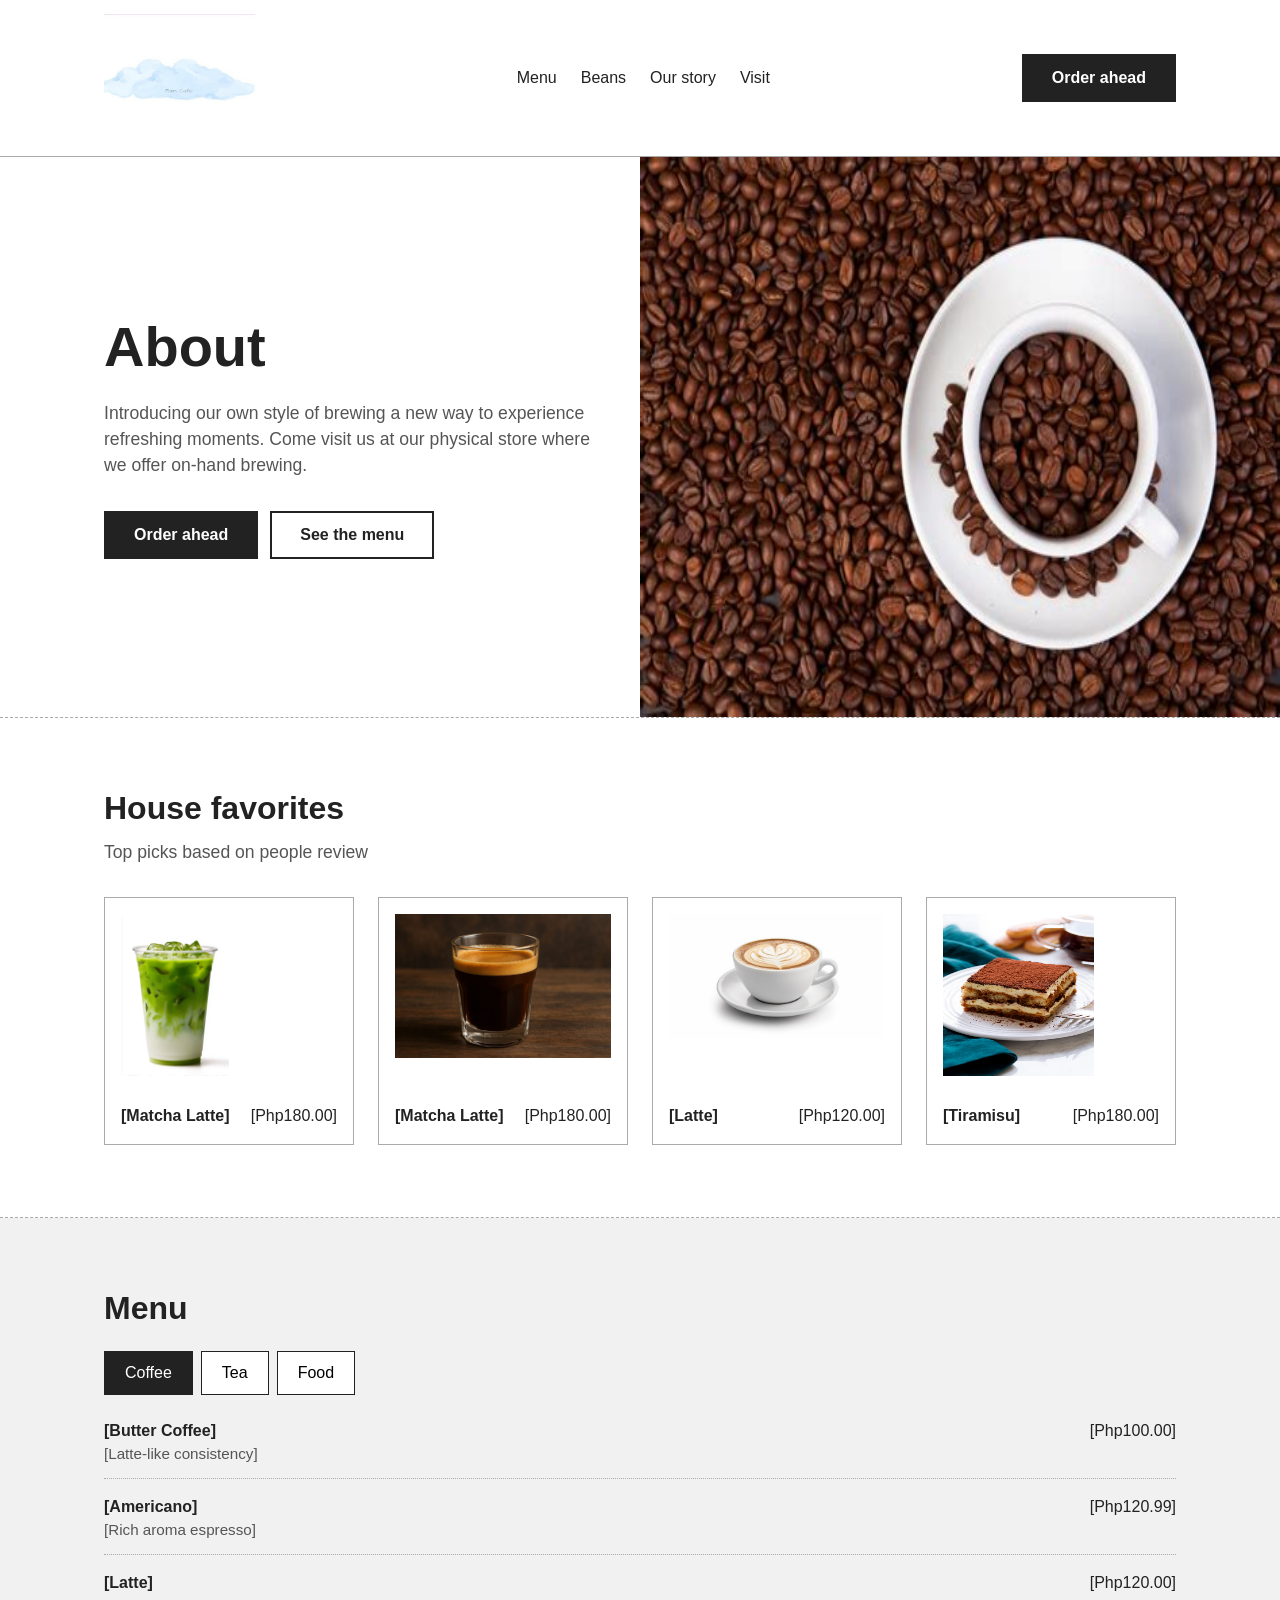
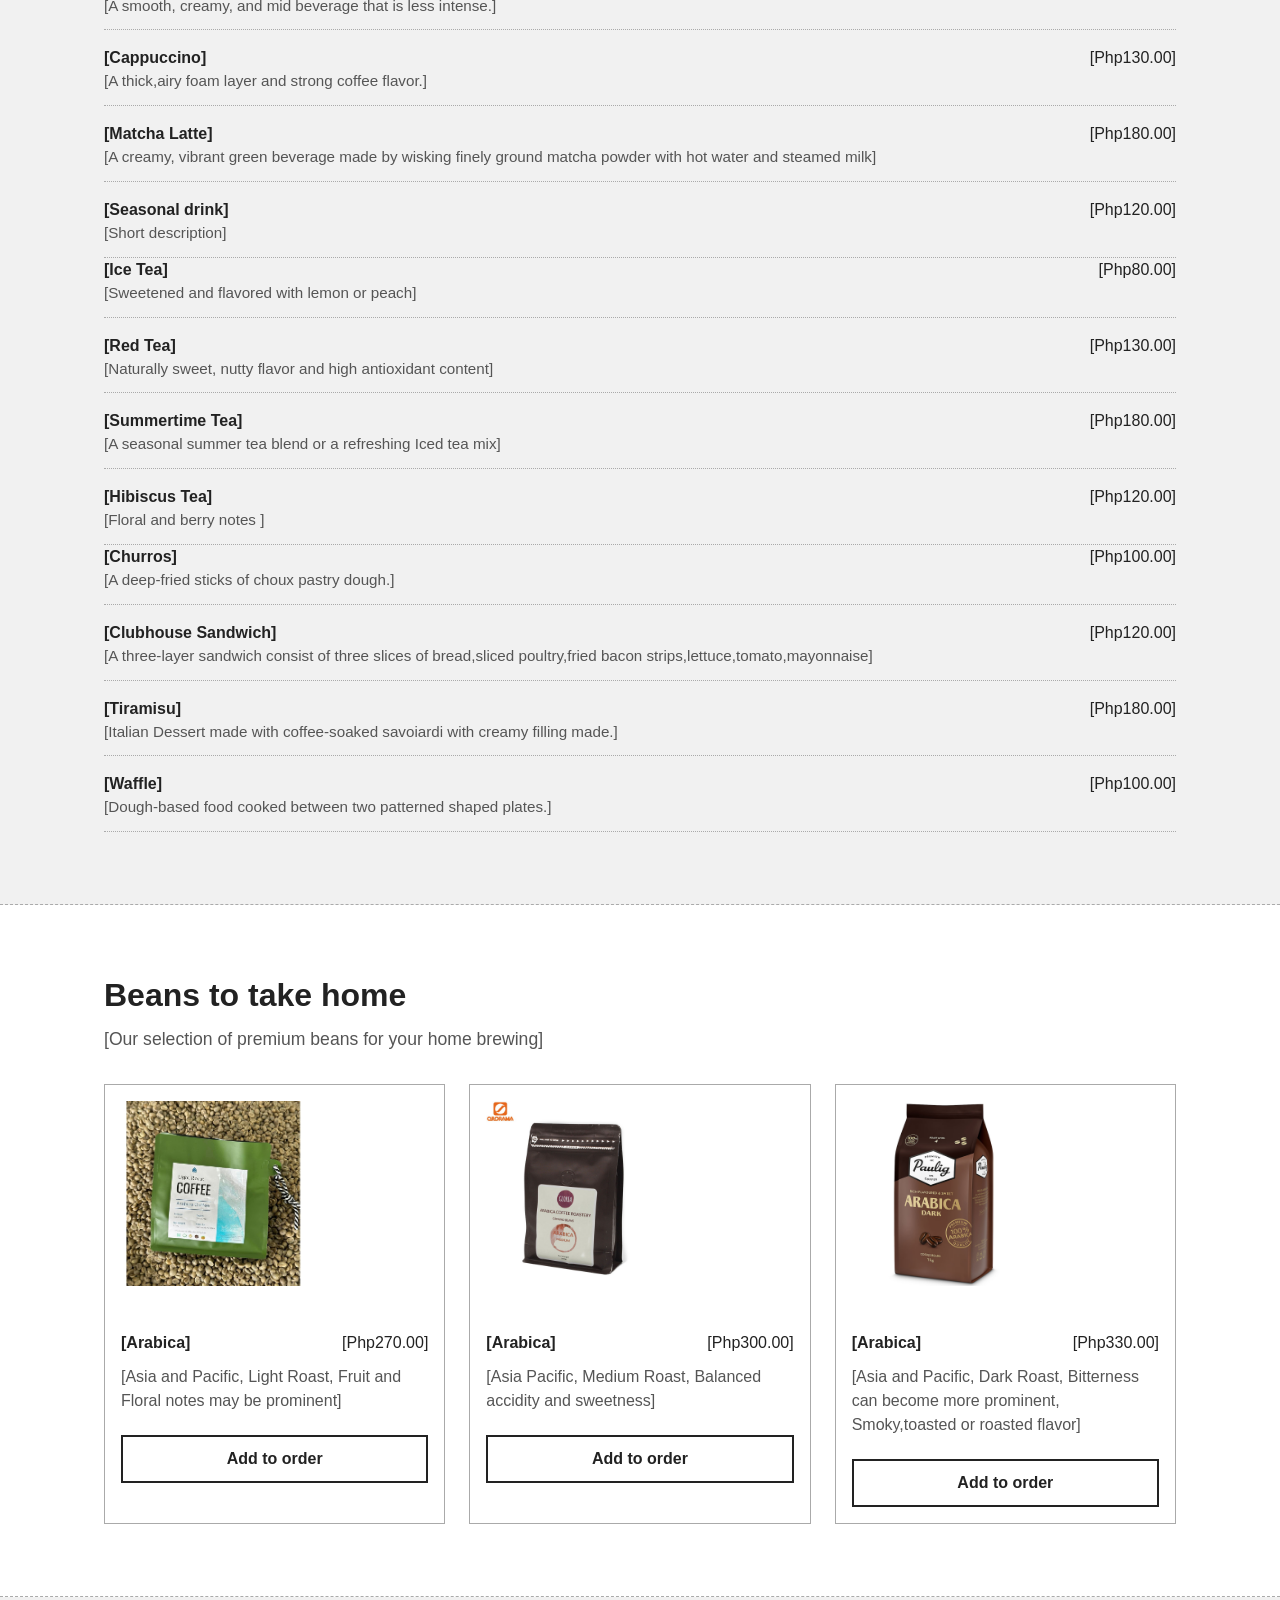
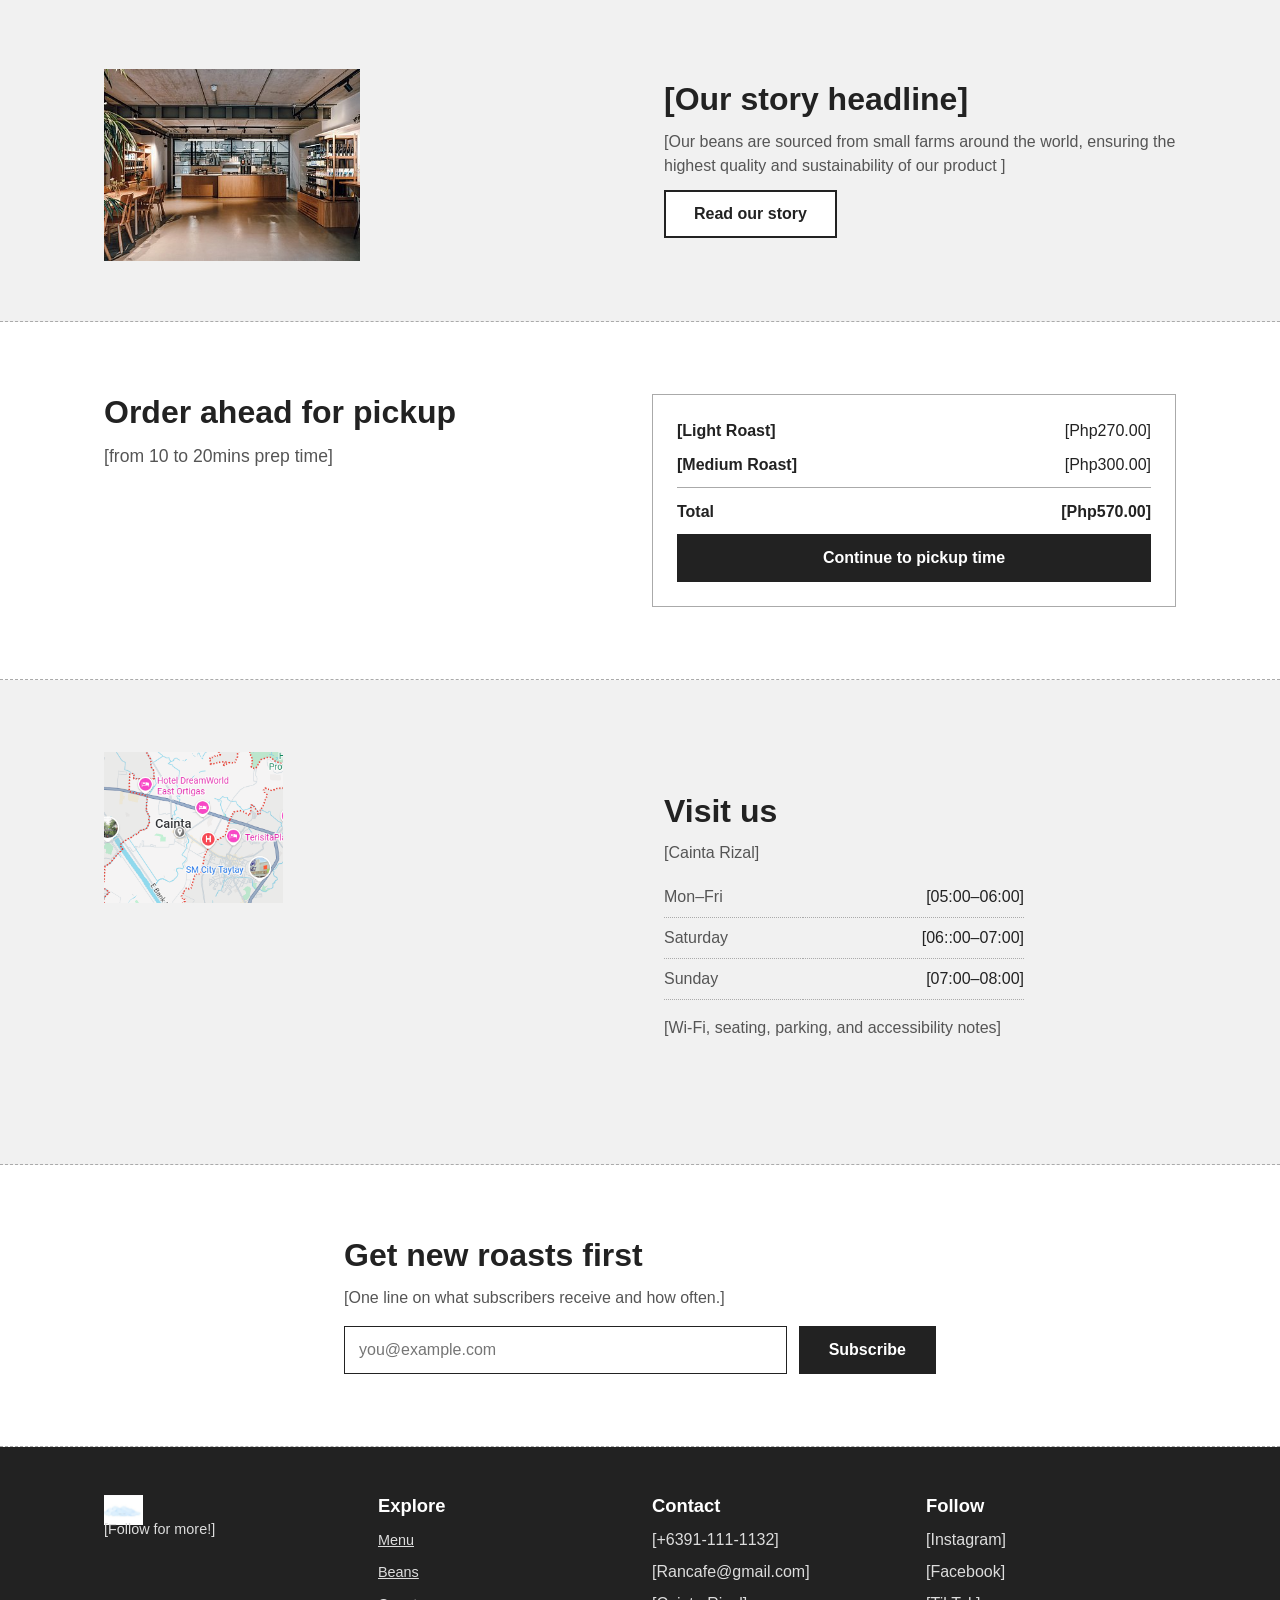
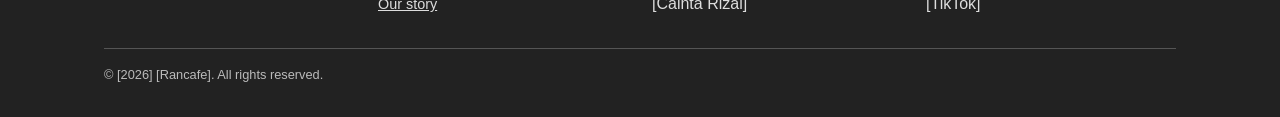
==== Checking3_Jovero/index.html @ dbc036e3 "Add files via upload" ====
<!DOCTYPE html>
<html lang="en">
<head>
<meta charset="UTF-8">
<meta name="viewport" content="width=device-width, initial-scale=1">
<title>RanCafe</title>
<style>
  /* ---------- Base ---------- */
  *, *::before, *::after { box-sizing: border-box; }
  :root {
    --ink: #222;
    --muted: #555;
    --line: #aaa;
    --soft: #f1f1f1;
    --block: #dcdcdc;
    --max: 1120px;
  }
  body {
    margin: 0;
    font-family: Arial, Helvetica, sans-serif;
    color: var(--ink);
    background: #fff;
    line-height: 1.5;
  }
  a { color: inherit; }
  a:focus-visible, button:focus-visible, input:focus-visible {
    outline: 3px solid #000;
    outline-offset: 2px;
  }
  .wrap { max-width: var(--max); margin: 0 auto; padding: 0 24px; }
  section { padding: 72px 0; border-bottom: 1px dashed var(--line); }
  h1, h2, h3 { margin: 0 0 12px; line-height: 1.15; }
  h1 { font-size: clamp(2.2rem, 5vw, 3.5rem); }
  h2 { font-size: 2rem; }
  h3 { font-size: 1.15rem; }
  p { margin: 0 0 12px; color: var(--muted); }
  .lead { font-size: 1.1rem; max-width: 52ch; }

  /* ---------- wireframe parts ---------- */


  }
  .ph span { background: var(--block); padding: 2px 10px; }
  .btn {
    display: inline-flex; align-items: center; justify-content: center;
    min-height: 48px; padding: 0 28px;
    border: 2px solid var(--ink);
    background: var(--ink); color: #fff;
    font: inherit; font-weight: 700; text-decoration: none; cursor: pointer;
  }
  .btn.ghost { background: #fff; color: var(--ink); }
  .grid { display: grid; gap: 24px; }
  .cols-4 { grid-template-columns: repeat(auto-fit, minmax(220px, 1fr)); }
  .cols-3 { grid-template-columns: repeat(auto-fit, minmax(260px, 1fr)); }
  .cols-2 { grid-template-columns: repeat(auto-fit, minmax(300px, 1fr)); gap: 48px; align-items: center; }
  .card { border: 1px solid var(--line); padding: 16px; display: flex; flex-direction: column; gap: 10px; }
  .row { display: flex; justify-content: space-between; gap: 12px; }
  .row strong { color: var(--ink); }
  .bar { height: 10px; background: #d2d2d2; border-radius: 2px; }

  /* ---------- Header ---------- */
  header { border-bottom: 1px solid var(--line); padding: 14px 0; position: sticky; top: 0; background: #fff; z-index: 5; }
  .nav { display: flex; flex-wrap: wrap; align-items: center; justify-content: space-between; gap: 16px; }
  .logo { width: 15%; height: 10%; }
  nav ul { display: flex; flex-wrap: wrap; gap: 24px; list-style: none; margin: 0; padding: 0; }
  nav a { text-decoration: none; padding: 12px 0; display: inline-block; }
  nav a:hover { text-decoration: underline; }

  /* ---------- Hero ---------- */
  .hero { padding: 0; }
  .hero-grid { display: grid; grid-template-columns: repeat(auto-fit, minmax(320px, 1fr)); min-height: 560px; }
  .hero-copy { padding: 72px 24px; display: flex; flex-direction: column; justify-content: center; align-items: flex-start; gap: 8px; max-width: 560px; margin-left: auto; width: 100%; }
  .hero-copy .actions { display: flex; flex-wrap: wrap; gap: 12px; margin-top: 12px; }
  .hero .ph { border-width: 0 0 0 0px; min-height: 100%; }

  /* ---------- Menu ---------- */
  .tabs { display: flex; flex-wrap: wrap; gap: 8px; margin: 24px 0; }
  .tabs button { min-height: 44px; padding: 0 20px; border: 1px solid var(--ink); background: #fff; font: inherit; cursor: pointer; }
  .tabs button[aria-selected="true"] { background: var(--ink); color: #fff; }
  .menu-list { display: grid; grid-template-columns: repeat(auto-fit, minmax(100%, 1fr)); gap: 16px 48px; }
  .menu-item { border-bottom: 1px dotted var(--line); padding-bottom: 12px; }
  .menu-item p { margin: 0; font-size: .95rem; }

  /* ---------- Info / hours ---------- */
  .alt { background: var(--soft); }
  table { border-collapse: collapse; width: 100%; max-width: 360px; }
  td { padding: 8px 0; border-bottom: 1px dotted var(--line); color: var(--muted); }
  td:last-child { text-align: right; color: var(--ink); }

  /* ---------- Newsletter ---------- */
  form.news { display: flex; flex-wrap: wrap; gap: 12px; margin-top: 16px; }
  form.news label { position: absolute; left: -9999px; }
  form.news input { flex: 1 1 260px; min-height: 48px; padding: 0 14px; border: 1px solid var(--ink); font: inherit; }

  /* ---------- Footer ---------- */
  footer { background: var(--ink); color: #ddd; padding: 48px 0 32px; }
  footer p, footer a { color: #ddd; font-size: .9rem; }
  footer ul { list-style: none; margin: 0; padding: 0; display: grid; gap: 8px; }
  .legal { margin-top: 32px; padding-top: 16px; border-top: 1px solid #555; font-size: .8rem; color: #bbb; }
</style>
</head>
<body>

<!-- ============ HEADER ============ -->
<header>
  <div class="wrap nav">
    <div class="ph logo"><img src="assests/images/JohnAct1.jpg" height="30%" width="100%" border-radius="360%"></div>
    <nav aria-label="Main">
      <ul>
        <li><a href="#menu">Menu</a></li>
        <li><a href="#beans">Beans</a></li>
        <li><a href="#story">Our story</a></li>
        <li><a href="#visit">Visit</a></li>
      </ul>
    </nav>
    <a class="btn" href="#order">Order ahead</a>
  </div>
</header>

<main>

  <!-- ============ HERO ============ -->
  <section class="hero">
    <div class="hero-grid">
      <div class="hero-copy">
        <h1>About</h1>
        <p class="lead">Introducing our own style of brewing a new way to experience refreshing moments. Come visit us at our physical store where we offer on-hand brewing.</p>
        <div class="actions">
          <a class="btn" href="#order">Order ahead</a>
          <a class="btn ghost" href="#menu">See the menu</a>
        </div>
      </div>
      <div class="ph"><img src="assests/images/Coffee.jpg" width="100%" height="100%"></div>
    </div>
  </section>

  <!-- ============ FAVORITES ============ -->
  <section id="favorites">
    <div class="wrap">
      <h2>House favorites</h2>
      <p class="lead">Top picks based on people review</p>
      <div class="grid cols-4" style="margin-top:32px">
        <article class="card">
          <div class="ph" style="height:180px"><img src="assests/images/Matcha.jpg" width="50%" ></div>
          <div class="row"><strong>[Matcha Latte]</strong><span>[Php180.00]</span></div>
          
        </article>
        <article class="card">
          <div class="ph" style="height:180px"><span><img src="assests/images/Espresso.jpg" width="100%""></span></div>
          <div class="row"><strong>[Matcha Latte]</strong><span>[Php180.00]</span></div>
          
        </article>
        <article class="card">
          <div class="ph" style="height:180px"><span><img src="assests/images/latte1.jpg" width="100%"></span></div>
          <div class="row"><strong>[Latte]</strong><span>[Php120.00]</span></div>
         
        </article>
        <article class="card">
          <div class="ph" style="height:180px"><span><img src="assests/images/tiramisu.jpg" width="70%" height="90%"></span></div>
          <div class="row"><strong>[Tiramisu]</strong><span>[Php180.00]</span></div>
        
        </article>
      </div>
    </div>
  </section>

  <!-- ============ FULL MENU ============ -->
  <section id="menu" class="alt">
    <div class="wrap">
      <h2>Menu</h2>
      <div class="tabs" role="tablist" aria-label="Menu categories">
        <button role="tab" aria-selected="true" data-tab="coffee">Coffee</button>
        <button role="tab" aria-selected="false" data-tab="tea">Tea</button>
        <button role="tab" aria-selected="false" data-tab="food">Food</button>
      </div>

      <div class="menu-list" id="tab-coffee">
        <div class="menu-item"><div class="row"><strong>[Butter Coffee]</strong><span>[Php100.00]</span></div><p>[Latte-like consistency]</p></div>
        <div class="menu-item"><div class="row"><strong>[Americano]</strong><span>[Php120.99]</span></div><p>[Rich aroma espresso]</p></div>
        <div class="menu-item"><div class="row"><strong>[Latte]</strong><span>[Php120.00]</span></div><p>[A smooth, creamy, and mid beverage that is less intense.]</p></div>
        <div class="menu-item"><div class="row"><strong>[Cappuccino]</strong><span>[Php130.00]</span></div><p>[A thick,airy foam layer and strong coffee flavor.]</p></div>
        <div class="menu-item"><div class="row"><strong>[Matcha Latte]</strong><span>[Php180.00]</span></div><p>[A creamy, vibrant green beverage made by wisking finely ground matcha powder with hot water and steamed milk]</p></div>
        <div class="menu-item"><div class="row"><strong>[Seasonal drink]</strong><span>[Php120.00]</span></div><p>[Short description]</p></div>
      </div>
      <div class="menu-list" id="tab-tea" hidden>
        <div class="menu-item"><div class="row"><strong>[Ice Tea]</strong><span>[Php80.00]</span></div><p>[Sweetened and flavored with lemon or peach]</p></div>
        <div class="menu-item"><div class="row"><strong>[Red Tea]</strong><span>[Php130.00]</span></div><p>[Naturally sweet, nutty flavor and high antioxidant content]</p></div>
        <div class="menu-item"><div class="row"><strong>[Summertime Tea]</strong><span>[Php180.00]</span></div><p>[A seasonal summer tea blend or a refreshing Iced tea mix]</p></div>
        <div class="menu-item"><div class="row"><strong>[Hibiscus Tea]</strong><span>[Php120.00]</span></div><p>[Floral and berry notes ]</p></div>
      </div>
      <div class="menu-list" id="tab-food" hidden>
        <div class="menu-item"><div class="row"><strong>[Churros]</strong><span>[Php100.00]</span></div><p>[A deep-fried sticks of choux pastry dough.]</p></div>
        <div class="menu-item"><div class="row"><strong>[Clubhouse Sandwich]</strong><span>[Php120.00]</span></div><p>[A three-layer sandwich consist of three slices of bread,sliced poultry,fried bacon strips,lettuce,tomato,mayonnaise]</p></div>
        <div class="menu-item"><div class="row"><strong>[Tiramisu]</strong><span>[Php180.00]</span></div><p>[Italian Dessert made with coffee-soaked savoiardi with creamy filling made.]</p></div>
        <div class="menu-item"><div class="row"><strong>[Waffle]</strong><span>[Php100.00]</span></div><p>[Dough-based food cooked between two patterned shaped plates.]</p></div>
      </div>
    </div>
  </section>

  <!-- ============ BEANS / SHOP ============ -->
  <section id="beans">
    <div class="wrap">
      <h2>Beans to take home</h2>
      <p class="lead">[Our selection of premium beans for your home brewing]</p>
      <div class="grid cols-3" style="margin-top:32px">
        <article class="card">
          <div class="ph" style="height:220px"><span><img src="assests/images/Light.jpg" width="60%"></span></div>
          <div class="row"><strong>[Arabica]</strong><span>[Php270.00]</span></div>
          <p>[Asia and Pacific, Light Roast, Fruit and Floral notes may be prominent]</p>
          <a class="btn ghost" href="#order">Add to order</a>
        </article>
        <article class="card">
          <div class="ph" style="height:220px"><span><img src="assests/images/medium.jpg" width="60%"></span></div>
          <div class="row"><strong>[Arabica]</strong><span>[Php300.00]</span></div>
          <p>[Asia Pacific, Medium Roast, Balanced accidity and sweetness]</p>
          <a class="btn ghost" href="#order">Add to order</a>
        </article>
        <article class="card">
          <div class="ph" style="height:220px"><img src="assests/images/dark.png" width="60%"></span></div>
          <div class="row"><strong>[Arabica]</strong><span>[Php330.00]</span></div>
          <p>[Asia and Pacific, Dark Roast, Bitterness can become more prominent, Smoky,toasted or roasted flavor]</p>
          <a class="btn ghost" href="#order">Add to order</a>
        </article>
      </div>
    </div>
  </section>

  <!-- ============ STORY ============ -->
  <section id="story" class="alt">
    <div class="wrap grid cols-2">
      <div class="ph" style="height:180px"><span><img src="assests/images/roastery.jpg" width="50%"></span></div>
      <div>
        <h2>[Our story headline]</h2>
        <p>[Our beans are sourced from small farms around the world, ensuring the highest quality and sustainability of our product ]</p>
      
        <a class="btn ghost" href="#story">Read our story</a>
      </div>
    </div>
  </section>

  <!-- ============ ORDER AHEAD ============ -->
  <section id="order">
    <div class="wrap grid cols-3">
      <div>
        <h2>Order ahead for pickup</h2>
        <p class="lead">[from 10 to 20mins prep time]</p>
      </div>
      <div class="card" style="padding:24px">
        <div class="row"><strong>[Light Roast]</strong><span>[Php270.00]</span></div>
        <div class="row"><strong>[Medium Roast]</strong><span>[Php300.00]</span></div>
        <div class="row" style="border-top:1px solid var(--line);padding-top:12px"><strong>Total</strong><strong>[Php570.00]</strong></div>
        <a class="btn" href="#order">Continue to pickup time</a>
      </div>
    </div>
  </section>

  <!-- ============ VISIT ============ -->
  <section id="visit" class="alt">
    <div class="wrap grid cols-2">
      <div class="ph" style="height:340px"><span><img src="assests/images/map.png" width="35%"></span></div>
      <div>
        <h2>Visit us</h2>
        <p>[Cainta Rizal]</p>
        <table>
          <tr><td>Mon–Fri</td><td>[05:00–06:00]</td></tr>
          <tr><td>Saturday</td><td>[06::00–07:00]</td></tr>
          <tr><td>Sunday</td><td>[07:00–08:00]</td></tr>
        </table>
        <p style="margin-top:16px">[Wi-Fi, seating, parking, and accessibility notes]</p>
      </div>
    </div>
  </section>

  <!-- ============ NEWSLETTER ============ -->
  <section>
    <div class="wrap" style="max-width:640px">
      <h2>Get new roasts first</h2>
      <p>[One line on what subscribers receive and how often.]</p>
      <form class="news" onsubmit="return false">
        <label for="email">Email address</label>
        <input id="email" type="email" placeholder="you@example.com">
        <button class="btn" type="submit">Subscribe</button>
      </form>
    </div>
  </section>

</main>

<!-- ============ FOOTER ============ -->
<footer>
  <div class="wrap">
    <div class="grid cols-4">
      <div>
        <div class="ph logo" style="margin-bottom:12px"><span><img src="assests/images/JohnAct1.jpg" width="105%" border-radius="360%"></span></div>
        <p>[Follow for more!]</p>
      </div>
      <div><h3 style="color:#fff">Explore</h3>
        <ul><li><a href="#menu">Menu</a></li><li><a href="#beans">Beans</a></li><li><a href="#story">Our story</a></li></ul></div>
      <div><h3 style="color:#fff">Contact</h3>
        <ul><li>[+6391-111-1132]</li><li>[Rancafe@gmail.com]</li><li>[Cainta Rizal]</li></ul></div>
      <div><h3 style="color:#fff">Follow</h3>
        <ul><li>[Instagram]</li><li>[Facebook]</li><li>[TikTok]</li></ul></div>
    </div>
    <div class="legal">© [2026] [Rancafe]. All rights reserved.</div>
  </div>
</footer>

<script>
  // Simple menu tabs
  const tabs = document.querySelectorAll('.tabs button');
  const panels = document.querySelectorAll('.menu-list');
  tabs.forEach(tab => {
    tab.addEventListener('click', () => {
      tabs.forEach(t => t.setAttribute('aria-selected', t === tab));
      panels.forEach(p => p.hidden = p.id !== 'tab-' + tab.dataset.tab);
    });
  });
</script>
</body>
</html>
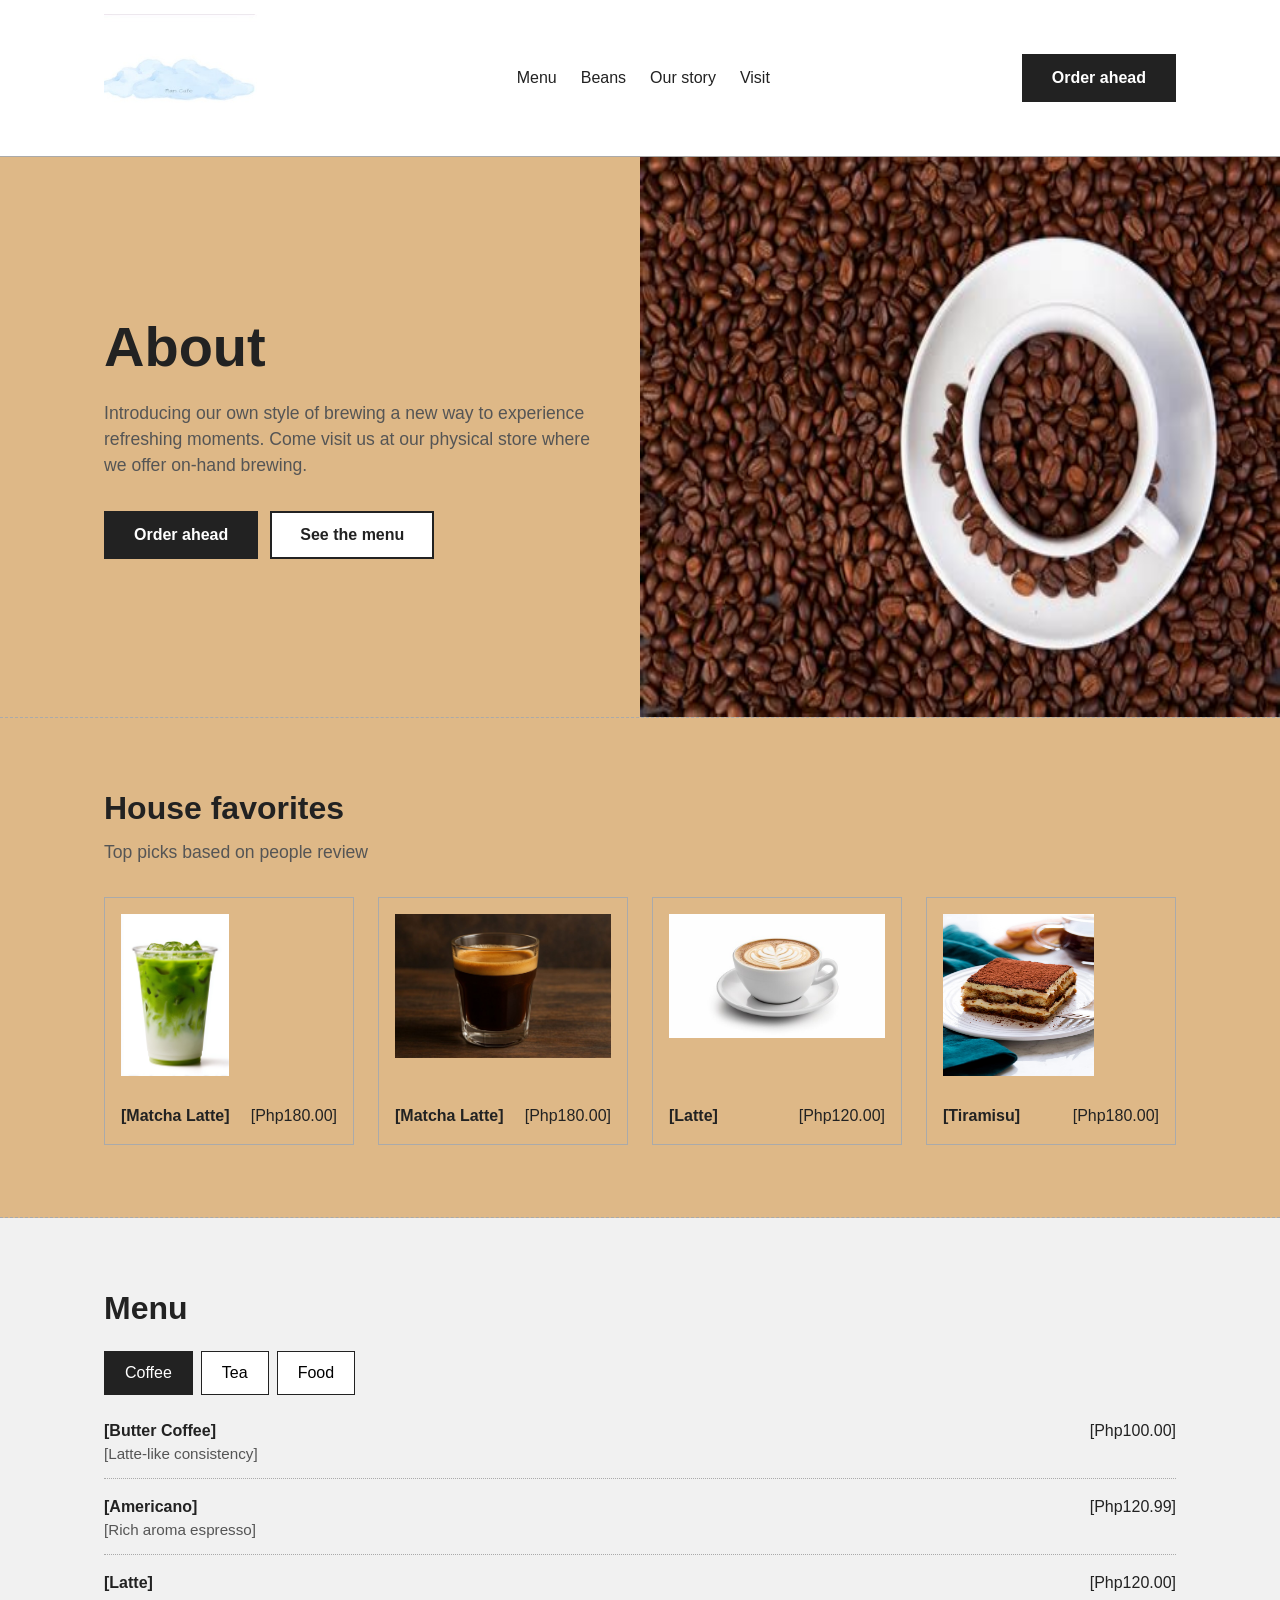
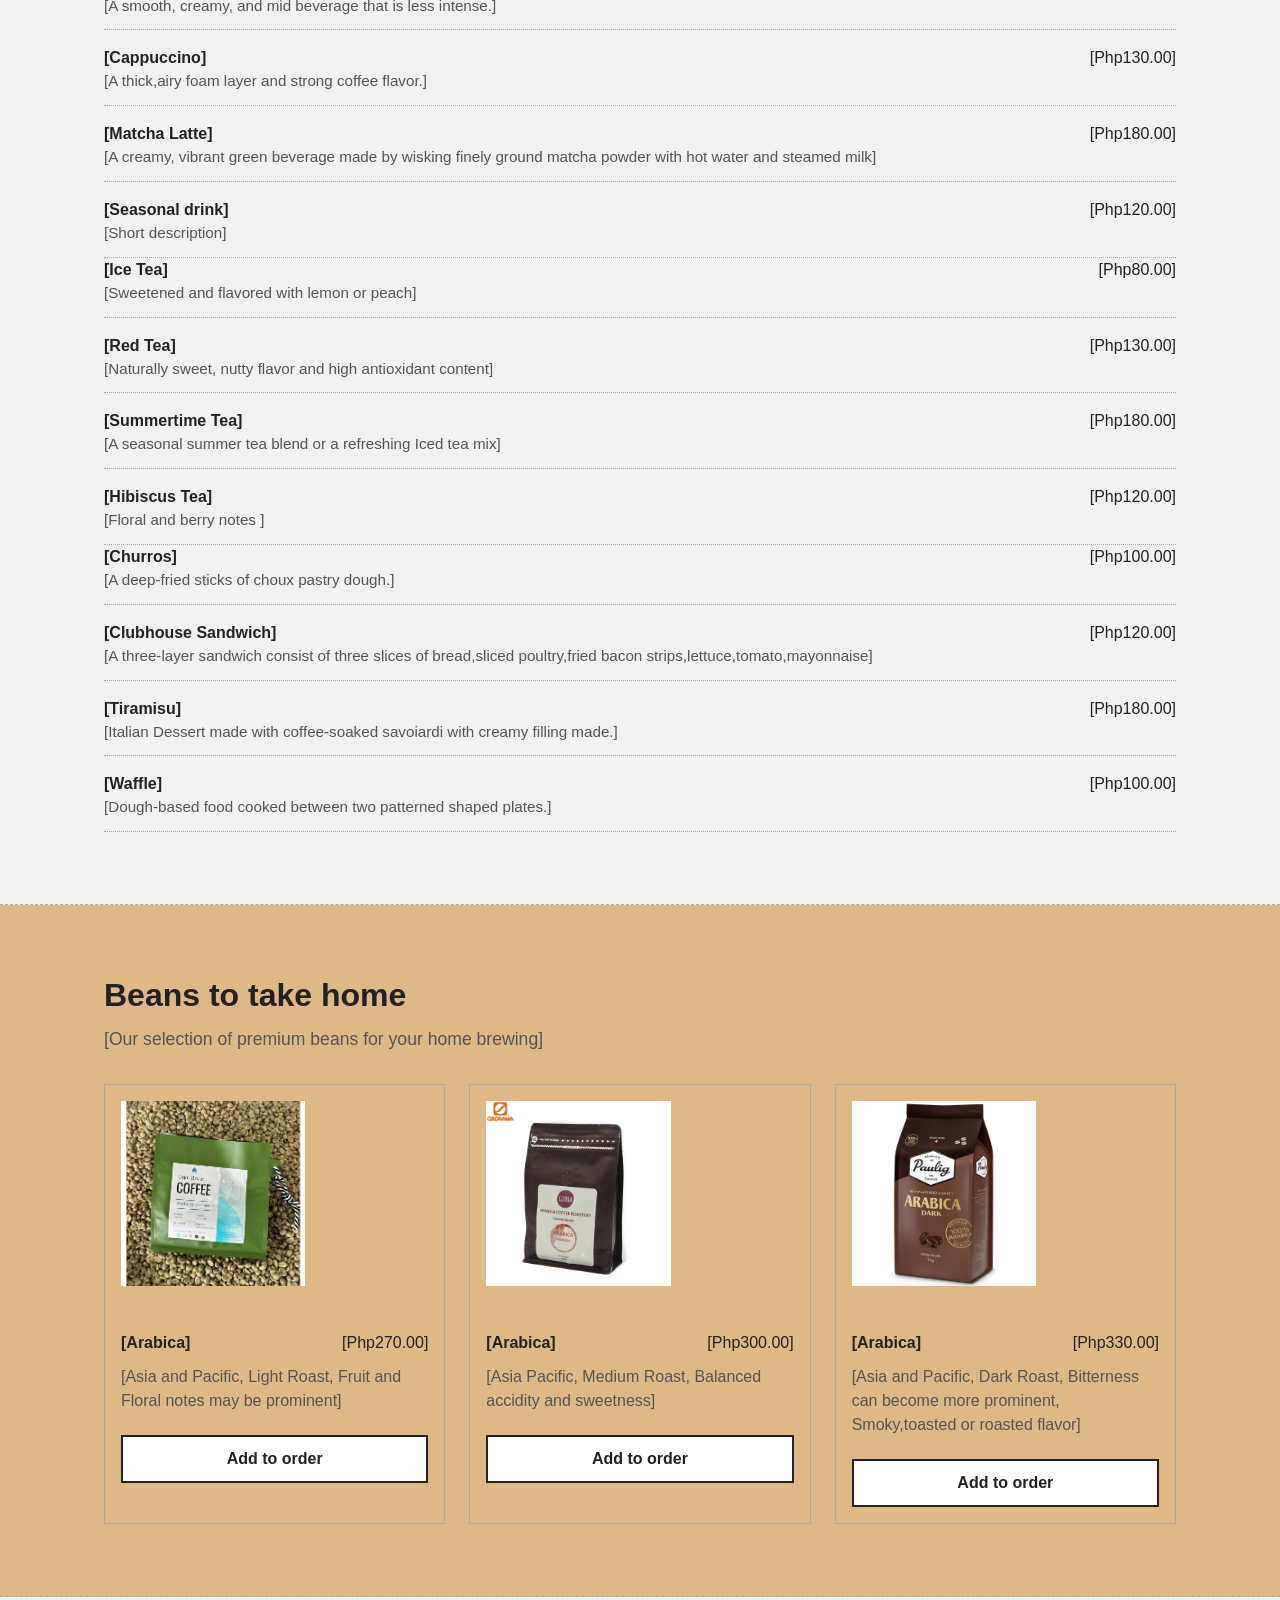
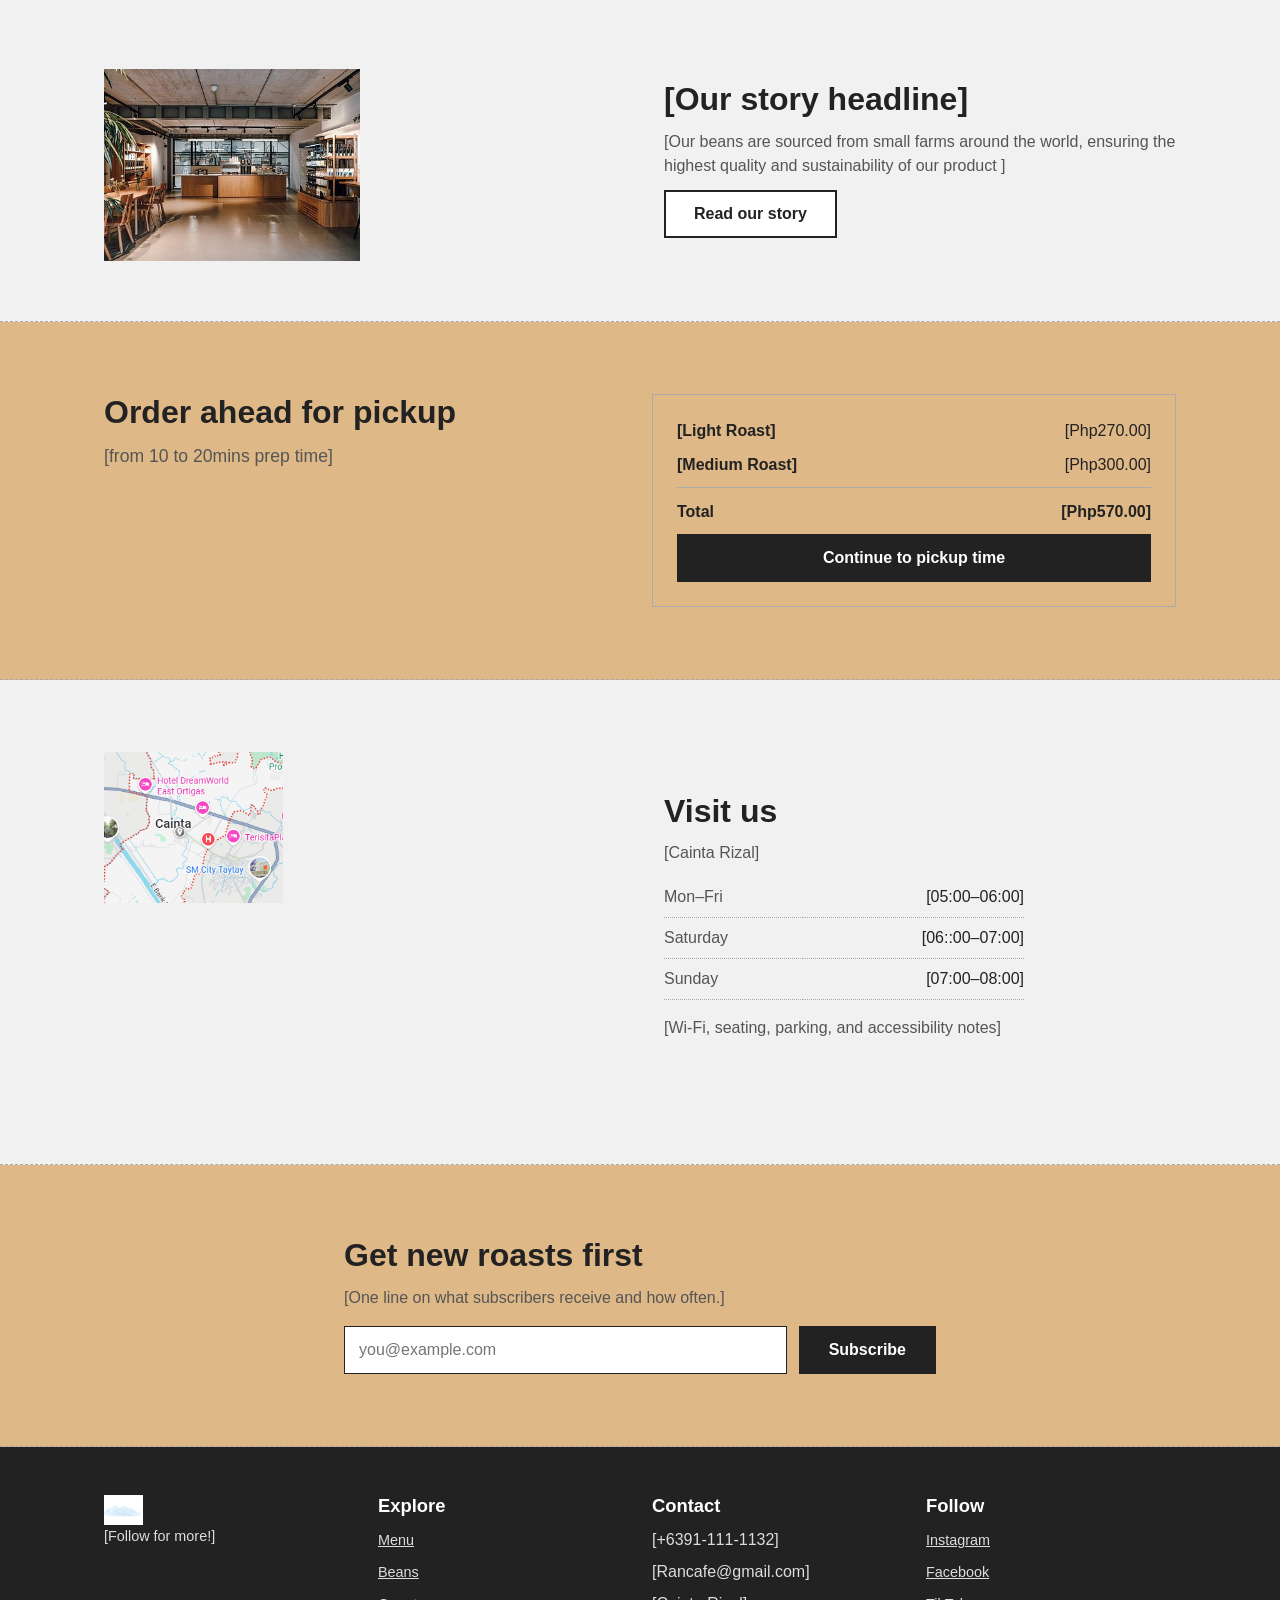
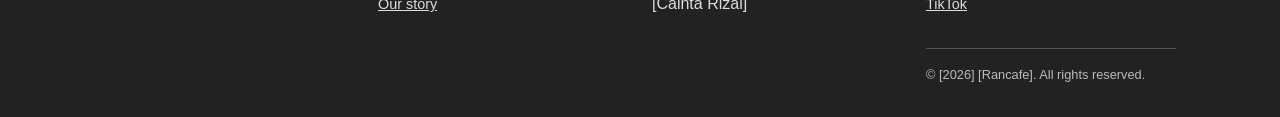
==== commit 8e224e28: "Update index.html" ====
--- a/Checking3_Jovero/index.html
+++ b/Checking3_Jovero/index.html
@@ -21,6 +21,7 @@
     color: var(--ink);
     background: #fff;
     line-height: 1.5;
+    background-color: burlywood;
   }
   a { color: inherit; }
   a:focus-visible, button:focus-visible, input:focus-visible {
@@ -299,7 +300,10 @@
       <div><h3 style="color:#fff">Contact</h3>
         <ul><li>[+6391-111-1132]</li><li>[Rancafe@gmail.com]</li><li>[Cainta Rizal]</li></ul></div>
       <div><h3 style="color:#fff">Follow</h3>
-        <ul><li>[Instagram]</li><li>[Facebook]</li><li>[TikTok]</li></ul></div>
+      <ul><li><a href="https://www.instagram.com">Instagram</a></li>
+          <li><a href="https://www.facebook.com">Facebook</a></li>
+          <li><a href="https://www.tiktok.com">TikTok</a></li>
+        </ul
     </div>
     <div class="legal">© [2026] [Rancafe]. All rights reserved.</div>
   </div>
@@ -313,6 +317,10 @@
     tab.addEventListener('click', () => {
       tabs.forEach(t => t.setAttribute('aria-selected', t === tab));
       panels.forEach(p => p.hidden = p.id !== 'tab-' + tab.dataset.tab);
+      <audio autoplay>
+                         <source src="Piano.mp3" type="audio/mpeg">
+      Your browser
+      </audio>
     });
   });
 </script>
